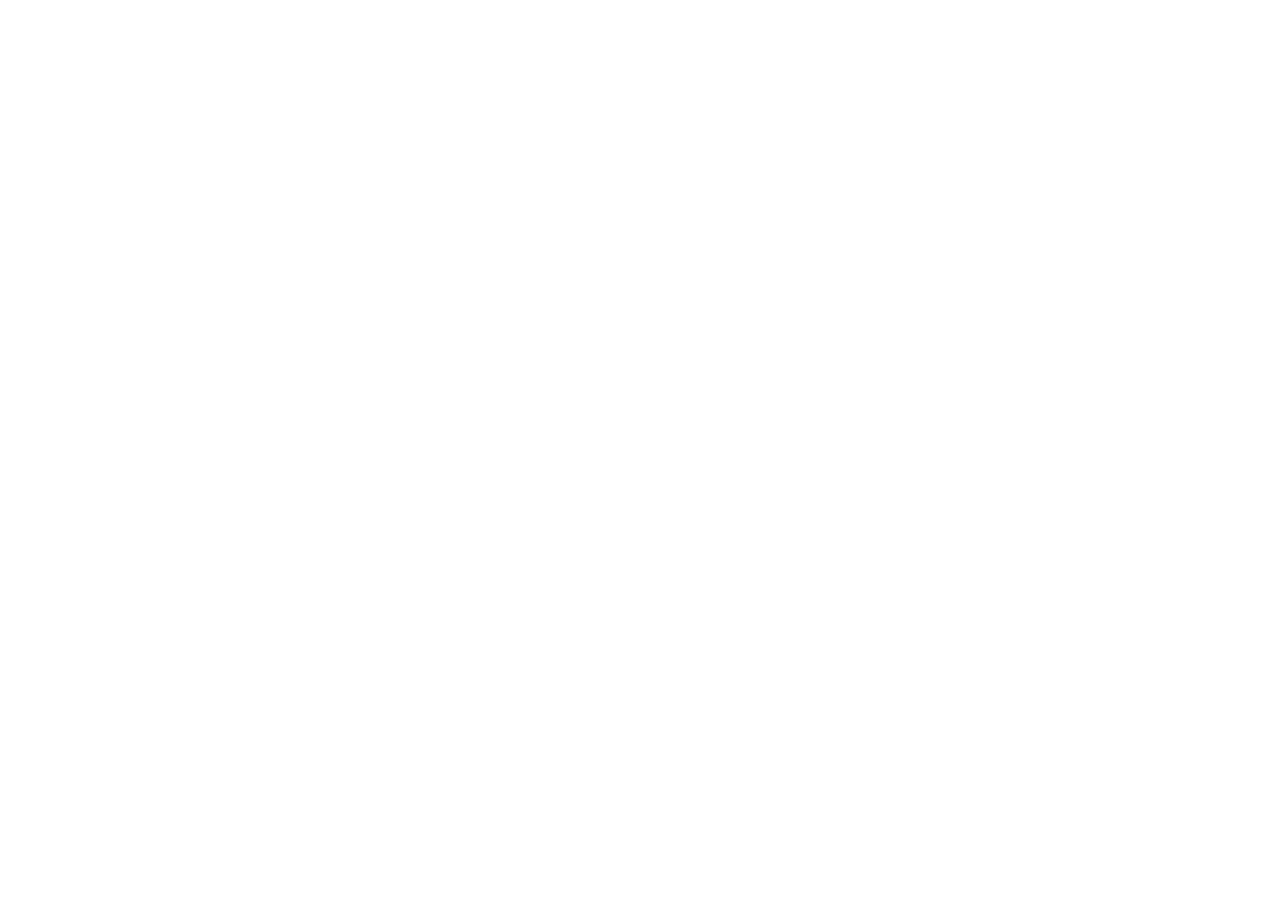
==== index.html @ 975e34fd "Add: Google Font" ====
<!DOCTYPE html>
<html lang="en">
<head>
  <meta charset="UTF-8">
  <meta name="viewport" content="width=device-width, initial-scale=1.0">
  <title>Home</title>
</head>
<body>
  <link rel="preconnect" href="https://fonts.googleapis.com">
  <link rel="preconnect" href="https://fonts.gstatic.com" crossorigin>
  <link
    href="https://fonts.googleapis.com/css2?family=Poppins:ital,wght@0,100;0,200;0,300;0,400;0,500;0,600;0,700;0,800;0,900;1,100;1,200;1,300;1,400;1,500;1,600;1,700;1,800;1,900&display=swap"
    rel="stylesheet">
</body>
</html>
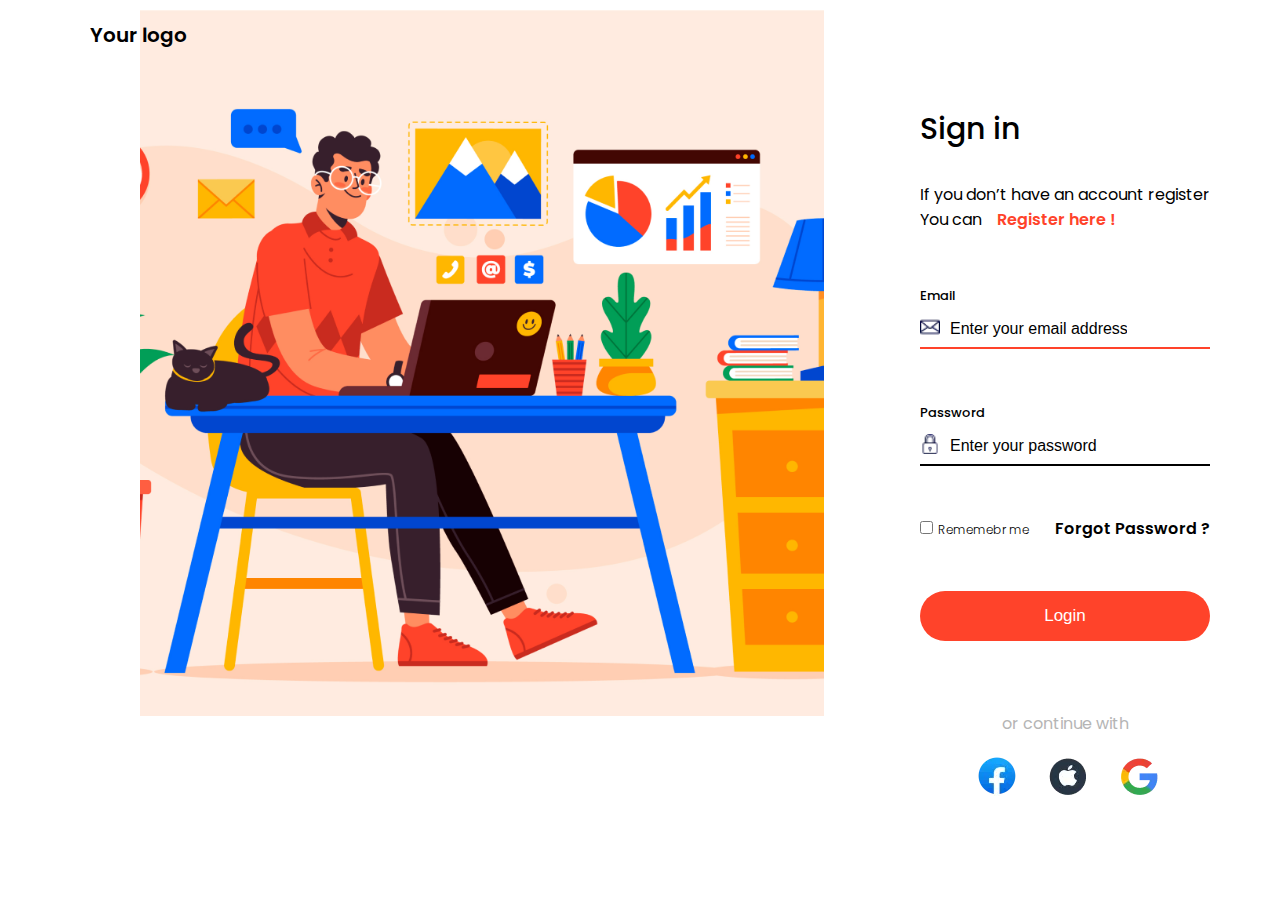
==== commit 0571a3e3: "Add: Header Section" ====
--- a/index.html
+++ b/index.html
@@ -4,12 +4,57 @@
   <meta charset="UTF-8">
   <meta name="viewport" content="width=device-width, initial-scale=1.0">
   <title>Home</title>
-</head>
-<body>
   <link rel="preconnect" href="https://fonts.googleapis.com">
   <link rel="preconnect" href="https://fonts.gstatic.com" crossorigin>
   <link
     href="https://fonts.googleapis.com/css2?family=Poppins:ital,wght@0,100;0,200;0,300;0,400;0,500;0,600;0,700;0,800;0,900;1,100;1,200;1,300;1,400;1,500;1,600;1,700;1,800;1,900&display=swap"
     rel="stylesheet">
+    <link rel="stylesheet" href="assets/styles/main.css">
+</head>
+<body>
+  <header>
+    <div class="container">
+      <a href="index.html">Your logo</a>
+    </div>
+  </header>
+  <main>
+  <section>
+    <div class="container">
+    <div class="image">
+      <img src="assets/images/main.webp" alt="">
+    </div>
+    <div class="login">
+      <h1>Sign in</h1>
+      <p>If you don’t have an account register </p> <span>You can</span><a href="register.html">Register here !</a>
+      <form><label for="email">Email</label>
+        <div class="enter_email">
+          <img src="assets/images/icons/message.webp">
+          <input type="email" placeholder="Enter your email address" id="email">
+        </div>
+        <label for="password">Password</label>
+        <div class="enter_email" id="enter_password">
+          <img src="assets/images/icons/padlock.webp" alt="padlock">
+          <input type="password" placeholder="Enter your password " id="password">
+        </div>
+        <div class="remebmebr">
+          <div class="check">
+            <input type="checkbox" id="remebmebr"><label for="remebmebr">Rememebr me</label>
+          </div>
+          <div class="forgot">
+            <a href="#">Forgot Password ?</a>
+          </div>
+        </div>
+        <input type="submit" value="Login" class="submit">
+      </form>
+      <div class="social_icon">
+        <p>or continue with</p>
+        <a href="#"><img src="assets/images/icons/Facebook.webp" alt="Facebook"></a>
+        <a href="#"><img src="assets/images/icons/apple.webp" alt="apple"></a>
+        <a href="#"><img src="assets/images/icons/google.webp" alt="google"></a>
+      </div>
+    </div>
+    </div>
+  </section>
+</main>
 </body>
 </html>--- a/assets/styles/main.css
+++ b/assets/styles/main.css
@@ -0,0 +1,171 @@
+* {
+  padding: 0;
+  margin: 0;
+  box-sizing: border-box;
+}
+body {
+  font-family: "Poppins", sans-serif;
+}
+.container {
+  padding: 0 15px;
+  margin: auto;
+}
+@media (min-width: 768px) {
+  .container {
+    width: 750px;
+  }
+}
+@media (min-width: 992px) {
+  .container {
+    width: 970px;
+  }
+}
+@media (min-width: 1200px) {
+  .container {
+    width: 1170px;
+  }
+}
+a {
+  text-decoration: none;
+}
+:root {
+  --white: white;
+  --black: black;
+  --Strawberry:#FF432A;
+  --Brainstem-Grey: #b5b5b5;
+} 
+header .container a{
+font-size: 20px;
+font-weight: 600;
+color: var(--black);
+position: absolute;
+padding: 20px;
+}
+section .container .image{
+  width: 60%;
+}
+section .container .image img{
+  width: 100%;
+}
+section .container {
+  height: 100vh;
+  display: flex;
+  justify-content: space-between;
+  align-items: center;
+  padding-top: 10px;
+}
+section .container h1 {
+  font-size: 30px;
+  font-weight: 500;
+}
+section .container p,
+span {
+  font-size: 16px;
+  font-weight: 400;
+  padding-top: 30px;
+}
+section .container a {
+  font-size: 16px;
+  font-weight: 600;
+  padding-left: 15px;
+  color: var(--Strawberry);
+}
+section .container form {
+  padding-top: 50px;
+}
+section .container label {
+  font-size: 13px;
+  font-weight: 500;
+}
+section .container form .enter_email {
+  display: flex;
+  margin-bottom: 50px;
+  padding-top: 5px;
+}
+section .container form .enter_email img {
+  height: 20px;
+  margin-top: 5px;
+}
+section .container form .enter_email input {
+  border: none;
+  outline: none;
+  padding: 10px;
+}
+section .container form .enter_email input::placeholder {
+  font-size: 16px;
+  font-weight: 400;
+  margin-bottom: 20px;
+  color: var(--black);
+}
+section .container form .enter_email {
+  border-bottom: 2px solid var(--Strawberry);
+}
+#enter_password {
+  border-bottom: 2px solid var(--black);
+}
+section .container form .remebmebr {
+  display: flex;
+  align-items: center;
+  justify-content: space-between;
+}
+section .container form .remebmebr .check label,
+.forgot a {
+  font-size: 12px;
+  font-weight: 300;
+  color: var(--black);
+  padding-left: 5px;
+}
+section .container form .remebmebr .forgot a {
+  color: var(--black);
+}
+section .container form .submit {
+  background-color: var(--Strawberry);
+  padding: 15px;
+  width: 100%;
+  border: none;
+  border-radius: 32px;
+  font-size: 17px;
+  font-weight: 500;
+  color: var(--white);
+  margin-top: 50px;
+}
+section .container .social_icon {
+  text-align: center;
+  padding-top: 40px;
+  color: var(--Brainstem-Grey);
+  font-size: 16px;
+  font-weight: 500;
+}
+section .container .social_icon img {
+  margin: 20px 10px 0 0;
+}
+section .container .image {
+  border-radius: 15px;
+  width: 60%;
+  height: 100%;
+  background-color: var(--Lapis-on-Neptune);
+}
+section .container .image img {
+  margin-left: 70px;
+}
+section .container .image h2 {
+  font-size: 40px;
+  font-weight: 600;
+  color: var(--white);
+  padding-left: 20px;
+  margin-top: 75px;
+}
+section .container .image p {
+  font-size: 20px;
+  font-weight: 300;
+  color: var(--white);
+  padding: 0 0 10px 20px;
+}
+@media (max-width: 991px) {
+  section .container .image {
+    display: none;
+  }
+  section .container .login {
+    width: 100%;
+  }
+}
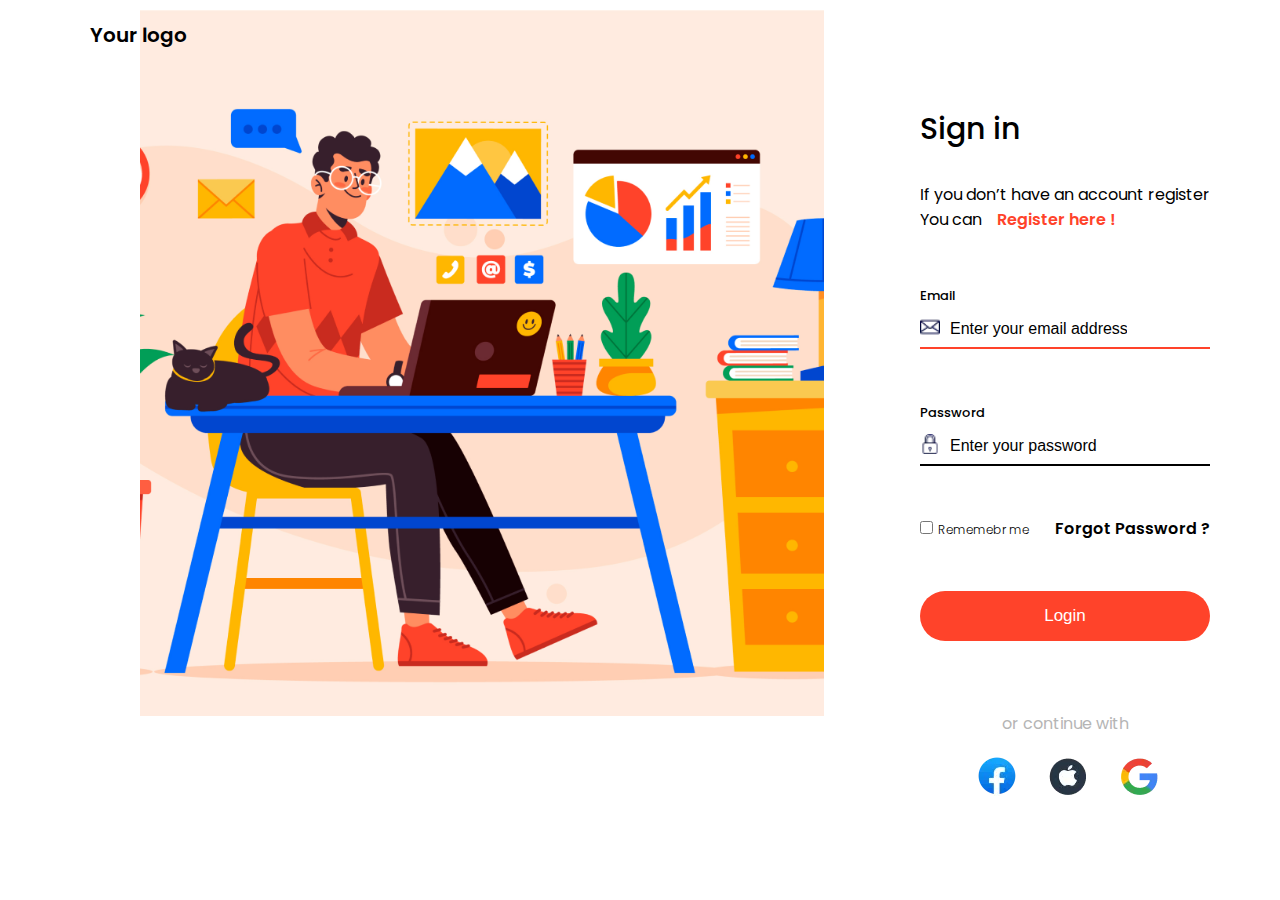
==== commit f38a164d: "Add: Main and Image Section" ====
--- a/index.html
+++ b/index.html
@@ -9,8 +9,9 @@
   <link
     href="https://fonts.googleapis.com/css2?family=Poppins:ital,wght@0,100;0,200;0,300;0,400;0,500;0,600;0,700;0,800;0,900;1,100;1,200;1,300;1,400;1,500;1,600;1,700;1,800;1,900&display=swap"
     rel="stylesheet">
-    <link rel="stylesheet" href="assets/styles/main.css">
+  <link rel="stylesheet" href="assets/styles/main.css">
 </head>
+
 <body>
   <header>
     <div class="container">
@@ -18,43 +19,44 @@
     </div>
   </header>
   <main>
-  <section>
-    <div class="container">
-    <div class="image">
-      <img src="assets/images/main.webp" alt="">
-    </div>
-    <div class="login">
-      <h1>Sign in</h1>
-      <p>If you don’t have an account register </p> <span>You can</span><a href="register.html">Register here !</a>
-      <form><label for="email">Email</label>
-        <div class="enter_email">
-          <img src="assets/images/icons/message.webp">
-          <input type="email" placeholder="Enter your email address" id="email">
+    <section>
+      <div class="container">
+        <div class="image">
+          <img src="assets/images/main.webp" alt="">
         </div>
-        <label for="password">Password</label>
-        <div class="enter_email" id="enter_password">
-          <img src="assets/images/icons/padlock.webp" alt="padlock">
-          <input type="password" placeholder="Enter your password " id="password">
-        </div>
-        <div class="remebmebr">
-          <div class="check">
-            <input type="checkbox" id="remebmebr"><label for="remebmebr">Rememebr me</label>
-          </div>
-          <div class="forgot">
-            <a href="#">Forgot Password ?</a>
+        <div class="login">
+          <h1>Sign in</h1>
+          <p>If you don’t have an account register </p> <span>You can</span><a href="register.html">Register here !</a>
+          <form><label for="email">Email</label>
+            <div class="enter_email">
+              <img src="assets/images/icons/message.webp">
+              <input type="email" placeholder="Enter your email address" id="email">
+            </div>
+            <label for="password">Password</label>
+            <div class="enter_email" id="enter_password">
+              <img src="assets/images/icons/padlock.webp" alt="padlock">
+              <input type="password" placeholder="Enter your password " id="password">
+            </div>
+            <div class="remebmebr">
+              <div class="check">
+                <input type="checkbox" id="remebmebr"><label for="remebmebr">Rememebr me</label>
+              </div>
+              <div class="forgot">
+                <a href="#">Forgot Password ?</a>
+              </div>
+            </div>
+            <input type="submit" value="Login" class="submit">
+          </form>
+          <div class="social_icon">
+            <p>or continue with</p>
+            <a href="#"><img src="assets/images/icons/Facebook.webp" alt="Facebook"></a>
+            <a href="#"><img src="assets/images/icons/apple.webp" alt="apple"></a>
+            <a href="#"><img src="assets/images/icons/google.webp" alt="google"></a>
           </div>
         </div>
-        <input type="submit" value="Login" class="submit">
-      </form>
-      <div class="social_icon">
-        <p>or continue with</p>
-        <a href="#"><img src="assets/images/icons/Facebook.webp" alt="Facebook"></a>
-        <a href="#"><img src="assets/images/icons/apple.webp" alt="apple"></a>
-        <a href="#"><img src="assets/images/icons/google.webp" alt="google"></a>
       </div>
-    </div>
-    </div>
-  </section>
-</main>
+    </section>
+  </main>
 </body>
+
 </html>